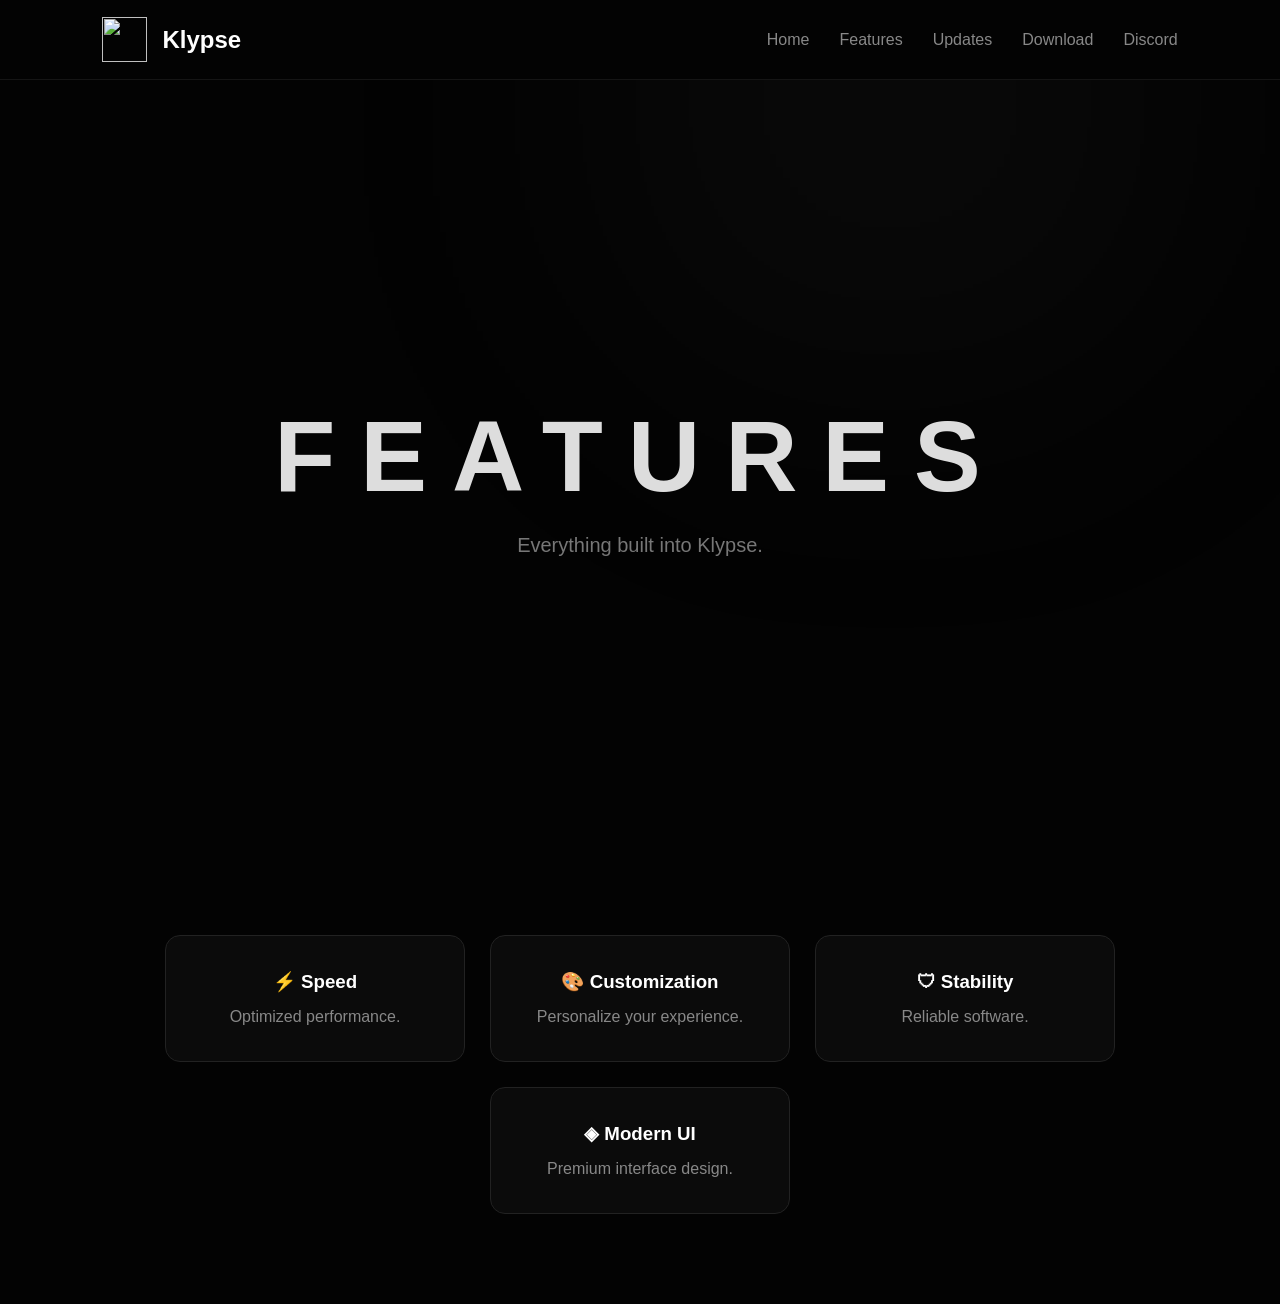
==== features.html @ 80a0a34a "Add files via upload" ====
<!DOCTYPE html>
<html>

<head>

<title>Klypse Features</title>

<link rel="stylesheet" href="style.css">

</head>


<body>


<header>

<div class="logo-area">

<img src="images/logo.png">

<span>Klypse</span>

</div>


<nav>

<a href="index.html">Home</a>

<a href="features.html">Features</a>

<a href="updates.html">Updates</a>

<a href="download.html">Download</a>

<a href="https://discord.gg/SguyC9JuPD">
Discord
</a>

</nav>

</header>



<section class="hero">


<h1>FEATURES</h1>


<p>
Everything built into Klypse.
</p>


</section>




<section>


<div class="cards">


<div class="card">

<h3>⚡ Speed</h3>

<p>
Optimized performance.
</p>

</div>



<div class="card">

<h3>🎨 Customization</h3>

<p>
Personalize your experience.
</p>

</div>



<div class="card">

<h3>🛡 Stability</h3>

<p>
Reliable software.
</p>

</div>



<div class="card">

<h3>◈ Modern UI</h3>

<p>
Premium interface design.
</p>

</div>


</div>


</section>


<script src="script.js"></script>


</body>

</html>
---- style.css ----
/* =========================
   RESET
========================= */

* {
    margin: 0;
    padding: 0;
    box-sizing: border-box;
}


html {
    scroll-behavior: smooth;
}


body {

    background: #030303;

    color: white;

    font-family: Arial, Helvetica, sans-serif;

    overflow-x: hidden;

}



/* =========================
   LOADING SCREEN
========================= */


#loader {

    position: fixed;

    inset: 0;

    background: #030303;

    display: flex;

    flex-direction: column;

    justify-content: center;

    align-items: center;

    z-index: 9999;

    transition: opacity .5s ease;

}


#loader img {

    width: 120px;

    height: 120px;

    object-fit: contain;

    animation: pulse 2s infinite;

}



#loader h1 {

    margin-top: 25px;

    font-size: 35px;

    letter-spacing: 15px;

    color: #d0d0d0;

}



.loading-bar {

    width: 220px;

    height: 4px;

    background: #222;

    margin-top: 30px;

    overflow: hidden;

}



.loading-bar::after {

    content:"";

    display:block;

    height:100%;

    width:40%;

    background:white;

    animation: loading 1.5s infinite;

}



@keyframes loading {

    from {

        transform:translateX(-200%);

    }

    to {

        transform:translateX(400%);

    }

}



@keyframes pulse {

    50% {

        transform:scale(1.1);

    }

}





/* =========================
   NAVBAR
========================= */


header {

    width:100%;

    height:80px;

    display:flex;

    justify-content:space-between;

    align-items:center;

    padding:0 8%;

    border-bottom:1px solid #151515;

    background:#030303;

}



.logo-area {

    display:flex;

    align-items:center;

    gap:15px;

    font-size:24px;

    font-weight:bold;

}



.logo-area img {

    width:45px;

    height:45px;

    object-fit:contain;

}



nav {

    display:flex;

    gap:30px;

}



nav a {

    color:#888;

    text-decoration:none;

    transition:.3s;

}



nav a:hover {

    color:white;

}





/* =========================
   HERO
========================= */


.hero {

    min-height:85vh;

    display:flex;

    flex-direction:column;

    justify-content:center;

    align-items:center;

    text-align:center;

    padding:80px 20px;

}



.big-logo {

    width:140px;

    height:140px;

    object-fit:contain;

    filter:drop-shadow(0 0 30px #555);

    animation:float 4s infinite;

}



@keyframes float {

    50% {

        transform:translateY(-10px);

    }

}




.hero h1 {

    margin-top:30px;

    font-size:100px;

    letter-spacing:25px;

    color:#ddd;

}



.hero p {

    margin-top:20px;

    font-size:20px;

    color:#777;

    max-width:600px;

}





/* =========================
   BUTTONS
========================= */


.buttons {

    margin-top:45px;

}



.buttons a {

    display:inline-block;

    padding:15px 40px;

    margin:10px;

    border-radius:10px;

    text-decoration:none;

    transition:.3s;

    cursor:pointer;

}



.download {

    background:white;

    color:black;

}



.discord {

    border:1px solid #333;

    color:white;

}



.buttons a:hover {

    transform:translateY(-5px);

}





/* =========================
   SECTIONS
========================= */


section {

    width:100%;

    padding:90px 10%;

    text-align:center;

}



section h2 {

    font-size:45px;

    margin-bottom:40px;

}





/* =========================
   DOWNLOAD BOX
========================= */


.download-box {

    max-width:500px;

    margin:auto;

    background:#0b0b0b;

    border:1px solid #222;

    border-radius:18px;

    padding:40px;

    transition:.3s;

}



.download-box:hover {

    border-color:#555;

    transform:translateY(-5px);

}



.download-box h3 {

    font-size:25px;

}



.download-box p {

    color:#888;

    margin:20px;

}




#downloadButton {

    background:white;

    color:black;

    border:none;

    padding:15px 35px;

    border-radius:10px;

    font-weight:bold;

    cursor:pointer;

}



#downloadButton:hover {

    background:#aaa;

}





/* =========================
   CARDS
========================= */


.cards {

    display:flex;

    justify-content:center;

    gap:25px;

    flex-wrap:wrap;

}



.card {

    width:300px;

    background:#0b0b0b;

    border:1px solid #222;

    border-radius:15px;

    padding:35px;

    transition:.3s;

}



.card:hover {

    transform:translateY(-10px);

    border-color:#777;

}



.card p {

    color:#888;

    margin-top:15px;

}





/* =========================
   UPDATES PAGE
========================= */


.update-box {

    max-width:600px;

    margin:auto;

    background:#0b0b0b;

    border:1px solid #222;

    padding:35px;

    border-radius:15px;

}



.update-box p {

    color:#888;

    margin-top:15px;

}





/* =========================
   REQUIREMENTS
========================= */


.req {

    display:flex;

    justify-content:center;

    gap:20px;

    flex-wrap:wrap;

}



.req p {

    background:#111;

    padding:20px;

    border-radius:10px;

    color:#aaa;

}





/* =========================
   FOOTER
========================= */


footer {

    border-top:1px solid #151515;

    padding:50px;

    text-align:center;

    color:#777;

}



footer img {

    width:60px;

    margin-bottom:15px;

}




/* =========================
   BACKGROUND EFFECT
========================= */


body::before {

    content:"";

    position:fixed;

    width:500px;

    height:500px;

    background:#777;

    opacity:.08;

    filter:blur(150px);

    top:-150px;

    left:50%;

    z-index:-1;

}
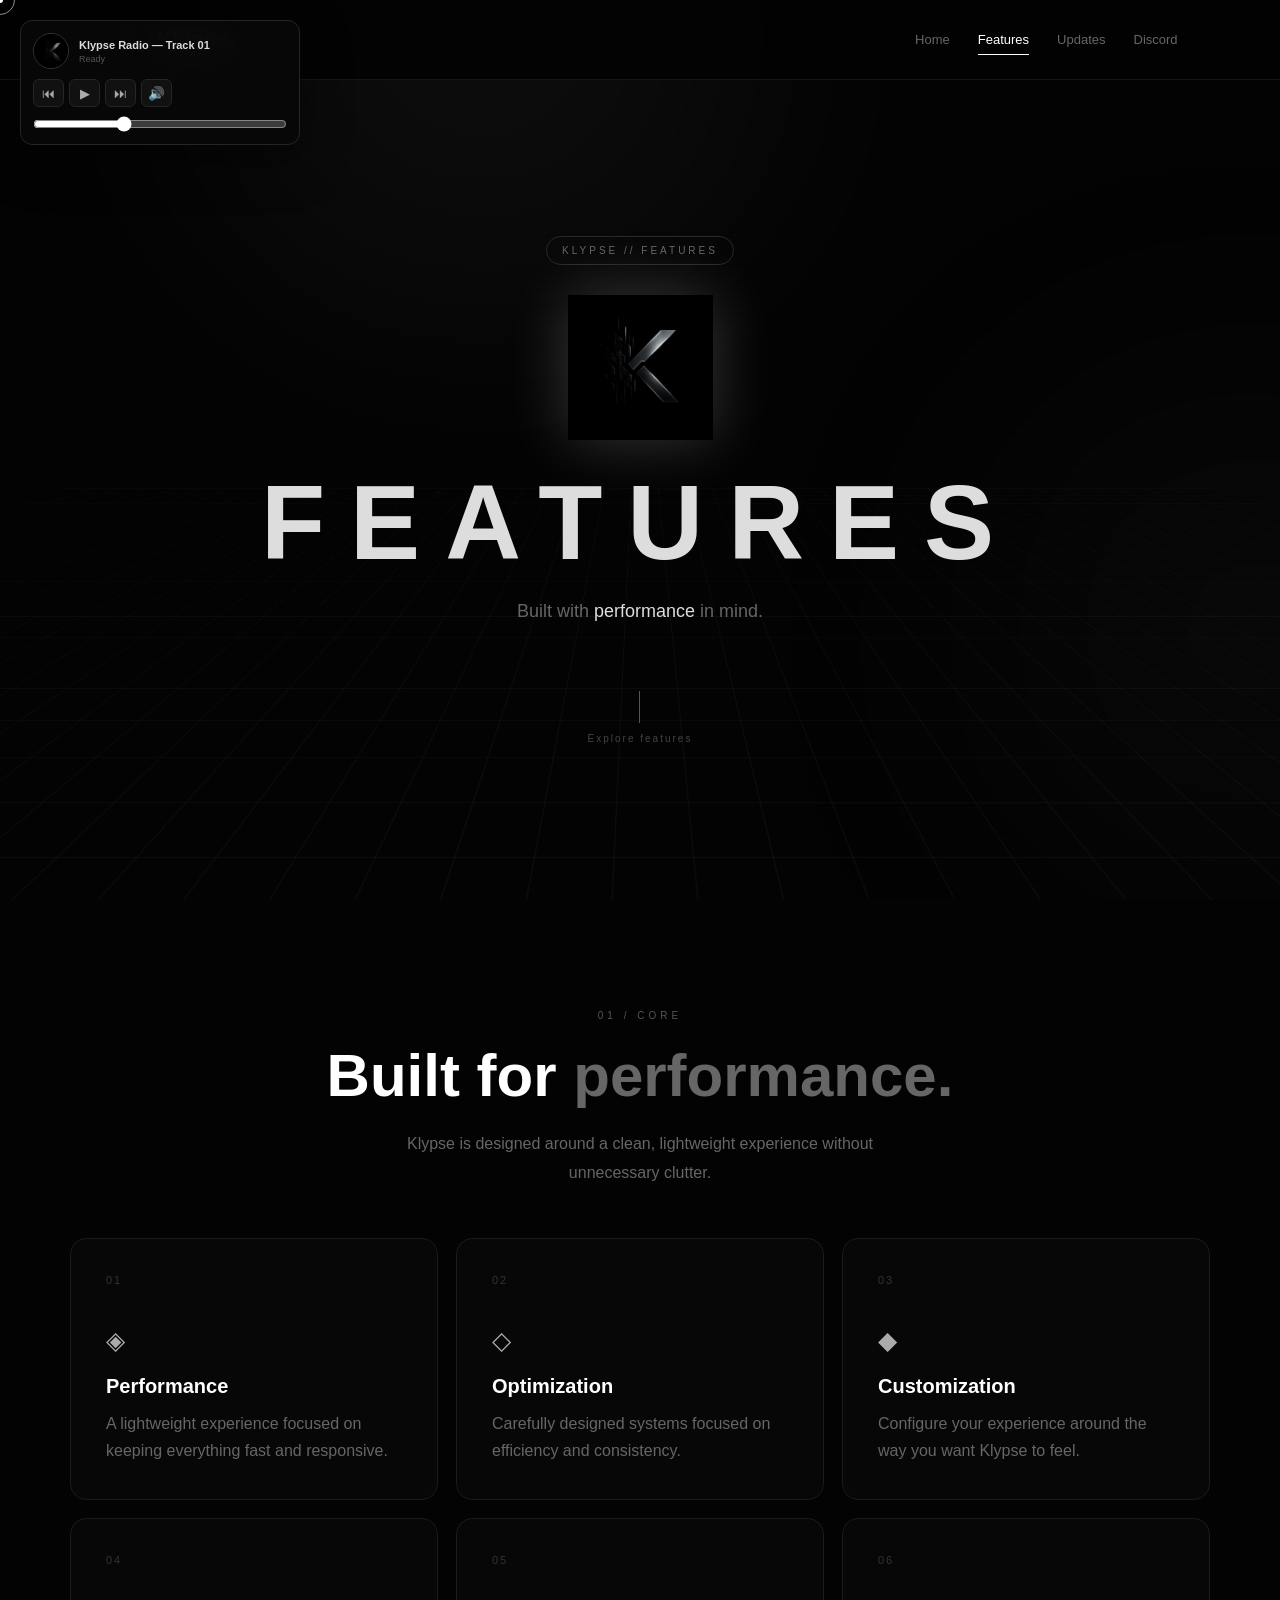
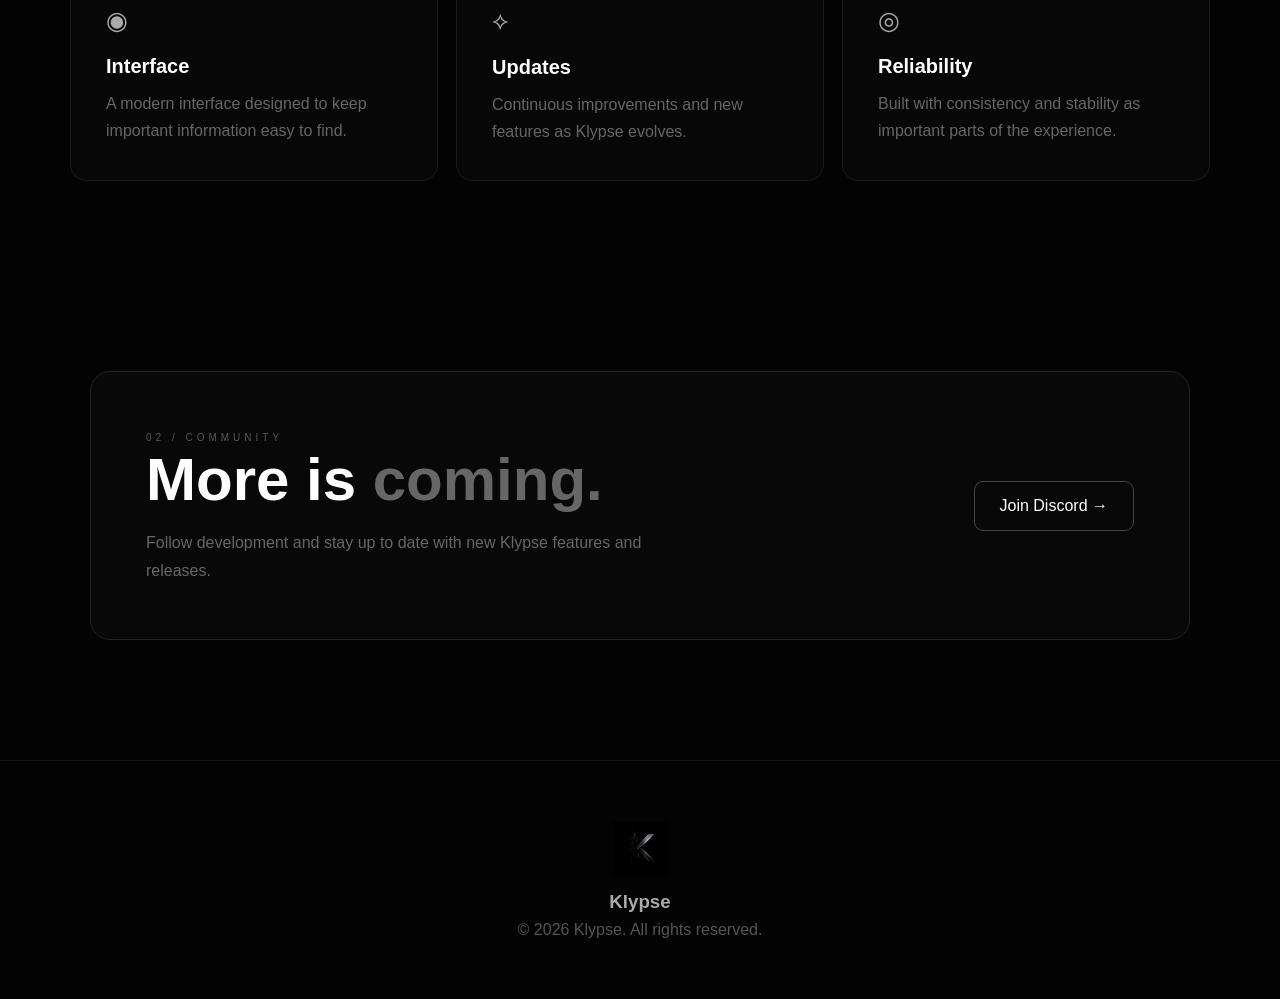
==== commit a5fa88d3: "Revamp features.html with new layout and features Updated the features.html file to enhance structur" ====
--- a/features.html
+++ b/features.html
@@ -1,11 +1,17 @@
 <!DOCTYPE html>
-<html>
+<html lang="en">
 
 <head>
 
-<title>Klypse Features</title>
-
-<link rel="stylesheet" href="style.css">
+    <meta charset="UTF-8">
+
+    <meta name="viewport" content="width=device-width, initial-scale=1.0">
+
+    <title>Klypse — Features</title>
+
+    <link rel="stylesheet" href="style.css">
+
+    <link rel="icon" href="images/logo.png">
 
 </head>
 
@@ -13,115 +19,457 @@
 <body>
 
 
+<!-- =========================
+     LOADING SCREEN
+========================= -->
+
+<div id="loader">
+
+    <div class="loader-logo-wrap">
+        <img src="images/logo.png" alt="Klypse">
+    </div>
+
+    <h1>KLYPSE</h1>
+
+    <p>LOADING FEATURES</p>
+
+    <div class="loading-bar">
+
+        <div class="loading-progress"></div>
+
+    </div>
+
+</div>
+
+
+
+<!-- =========================
+     ANIMATED BACKGROUND
+========================= -->
+
+<div class="background">
+
+    <div class="grid"></div>
+
+    <div class="glow glow-one"></div>
+
+    <div class="glow glow-two"></div>
+
+    <div class="scanlines"></div>
+
+</div>
+
+
+
+<!-- =========================
+     CUSTOM CURSOR
+========================= -->
+
+<div class="cursor-dot"></div>
+
+<div class="cursor-ring"></div>
+
+
+
+<!-- =========================
+     MUSIC PLAYER
+========================= -->
+
+<div class="music-player">
+
+    <div class="music-info">
+
+        <div class="music-disc">
+
+            <img src="images/logo.png" alt="Klypse">
+
+        </div>
+
+        <div class="music-text">
+
+            <strong id="songTitle">
+                Klypse Radio
+            </strong>
+
+            <span id="songStatus">
+                Ready
+            </span>
+
+        </div>
+
+    </div>
+
+
+    <div class="music-controls">
+
+        <button id="previousSong" title="Previous">
+            ⏮
+        </button>
+
+        <button id="playPause" title="Play / Pause">
+            ▶
+        </button>
+
+        <button id="nextSong" title="Next">
+            ⏭
+        </button>
+
+        <button id="muteButton" title="Mute">
+            🔊
+        </button>
+
+    </div>
+
+
+    <input
+        id="volumeSlider"
+        type="range"
+        min="0"
+        max="1"
+        step="0.01"
+        value="0.35"
+    >
+
+</div>
+
+
+<audio id="backgroundMusic"></audio>
+
+
+
+<!-- =========================
+     NAVIGATION
+========================= -->
+
 <header>
 
-<div class="logo-area">
-
-<img src="images/logo.png">
-
-<span>Klypse</span>
-
-</div>
-
-
-<nav>
-
-<a href="index.html">Home</a>
-
-<a href="features.html">Features</a>
-
-<a href="updates.html">Updates</a>
-
-<a href="download.html">Download</a>
-
-<a href="https://discord.gg/SguyC9JuPD">
-Discord
-</a>
-
-</nav>
+    <div class="logo-area">
+
+        <img src="images/logo.png" alt="Klypse">
+
+        <span>Klypse</span>
+
+    </div>
+
+
+    <nav>
+
+        <a href="index.html">
+            Home
+        </a>
+
+        <a href="features.html" class="active">
+            Features
+        </a>
+
+        <a href="updates.html">
+            Updates
+        </a>
+
+        <a
+            href="https://discord.gg/SguyC9JuPD"
+            target="_blank"
+            rel="noopener noreferrer"
+        >
+            Discord
+        </a>
+
+    </nav>
 
 </header>
 
 
 
+<!-- =========================
+     FEATURES
+========================= -->
+
+<main>
+
+
 <section class="hero">
 
-
-<h1>FEATURES</h1>
-
-
-<p>
-Everything built into Klypse.
-</p>
-
+    <div class="hero-badge">
+        KLYPSE // FEATURES
+    </div>
+
+
+    <img
+        class="big-logo"
+        src="images/logo.png"
+        alt="Klypse Logo"
+    >
+
+
+    <h1>
+        FEATURES
+    </h1>
+
+
+    <p class="hero-subtitle">
+
+        Built with
+        <span>performance</span>
+        in mind.
+
+    </p>
+
+
+    <div class="scroll-indicator">
+
+        <span></span>
+
+        Explore features
+
+    </div>
 
 </section>
 
 
 
-
-<section>
-
-
-<div class="cards">
-
-
-<div class="card">
-
-<h3>⚡ Speed</h3>
-
-<p>
-Optimized performance.
-</p>
-
-</div>
-
-
-
-<div class="card">
-
-<h3>🎨 Customization</h3>
-
-<p>
-Personalize your experience.
-</p>
-
-</div>
-
-
-
-<div class="card">
-
-<h3>🛡 Stability</h3>
-
-<p>
-Reliable software.
-</p>
-
-</div>
-
-
-
-<div class="card">
-
-<h3>◈ Modern UI</h3>
-
-<p>
-Premium interface design.
-</p>
-
-</div>
-
-
-</div>
-
+<!-- =========================
+     FEATURE CARDS
+========================= -->
+
+<section class="content-section reveal">
+
+    <div class="section-label">
+        01 / CORE
+    </div>
+
+
+    <h2>
+        Built for <span>performance.</span>
+    </h2>
+
+
+    <p class="section-description">
+
+        Klypse is designed around a clean,
+        lightweight experience without
+        unnecessary clutter.
+
+    </p>
+
+
+    <div class="cards">
+
+
+        <div class="card">
+
+            <div class="card-number">
+                01
+            </div>
+
+            <div class="card-icon">
+                ◈
+            </div>
+
+            <h3>
+                Performance
+            </h3>
+
+            <p>
+                A lightweight experience
+                focused on keeping everything
+                fast and responsive.
+            </p>
+
+        </div>
+
+
+
+        <div class="card">
+
+            <div class="card-number">
+                02
+            </div>
+
+            <div class="card-icon">
+                ◇
+            </div>
+
+            <h3>
+                Optimization
+            </h3>
+
+            <p>
+                Carefully designed systems
+                focused on efficiency and
+                consistency.
+            </p>
+
+        </div>
+
+
+
+        <div class="card">
+
+            <div class="card-number">
+                03
+            </div>
+
+            <div class="card-icon">
+                ◆
+            </div>
+
+            <h3>
+                Customization
+            </h3>
+
+            <p>
+                Configure your experience
+                around the way you want
+                Klypse to feel.
+            </p>
+
+        </div>
+
+
+
+        <div class="card">
+
+            <div class="card-number">
+                04
+            </div>
+
+            <div class="card-icon">
+                ◉
+            </div>
+
+            <h3>
+                Interface
+            </h3>
+
+            <p>
+                A modern interface designed
+                to keep important information
+                easy to find.
+            </p>
+
+        </div>
+
+
+
+        <div class="card">
+
+            <div class="card-number">
+                05
+            </div>
+
+            <div class="card-icon">
+                ⟡
+            </div>
+
+            <h3>
+                Updates
+            </h3>
+
+            <p>
+                Continuous improvements and
+                new features as Klypse evolves.
+            </p>
+
+        </div>
+
+
+
+        <div class="card">
+
+            <div class="card-number">
+                06
+            </div>
+
+            <div class="card-icon">
+                ◎
+            </div>
+
+            <h3>
+                Reliability
+            </h3>
+
+            <p>
+                Built with consistency and
+                stability as important parts
+                of the experience.
+            </p>
+
+        </div>
+
+
+    </div>
 
 </section>
 
 
+
+<!-- =========================
+     COMMUNITY
+========================= -->
+
+<section class="discord-section reveal">
+
+    <div class="discord-panel">
+
+        <div>
+
+            <span class="section-label">
+                02 / COMMUNITY
+            </span>
+
+            <h2>
+                More is <span>coming.</span>
+            </h2>
+
+            <p>
+                Follow development and stay
+                up to date with new Klypse
+                features and releases.
+            </p>
+
+        </div>
+
+
+        <a
+            href="https://discord.gg/SguyC9JuPD"
+            target="_blank"
+            rel="noopener noreferrer"
+            class="discord-large"
+        >
+            Join Discord →
+        </a>
+
+    </div>
+
+</section>
+
+
+</main>
+
+
+
+<!-- =========================
+     FOOTER
+========================= -->
+
+<footer>
+
+    <img src="images/logo.png" alt="Klypse">
+
+    <h3>
+        Klypse
+    </h3>
+
+    <p>
+        © 2026 Klypse. All rights reserved.
+    </p>
+
+</footer>
+
+
+
 <script src="script.js"></script>
 
-
 </body>
 
-</html>+</html>
--- a/style.css
+++ b/style.css
@@ -1,6 +1,6 @@
-/* =========================
+/* ==============================
    RESET
-========================= */
+============================== */
 
 * {
     margin: 0;
@@ -8,679 +8,834 @@
     box-sizing: border-box;
 }
 
-
 html {
     scroll-behavior: smooth;
 }
 
-
 body {
-
+    min-height: 100vh;
     background: #030303;
-
-    color: white;
-
+    color: #ffffff;
     font-family: Arial, Helvetica, sans-serif;
-
     overflow-x: hidden;
-
-}
-
-
-
-/* =========================
+}
+
+
+/* ==============================
+   BACKGROUND
+============================== */
+
+.background {
+    position: fixed;
+    inset: 0;
+    width: 100%;
+    height: 100%;
+    overflow: hidden;
+    pointer-events: none;
+    z-index: -10;
+}
+
+.grid {
+    position: absolute;
+    width: 200%;
+    height: 200%;
+    left: -50%;
+    top: -20%;
+    background-image:
+        linear-gradient(rgba(255,255,255,0.035) 1px, transparent 1px),
+        linear-gradient(90deg, rgba(255,255,255,0.035) 1px, transparent 1px);
+    background-size: 60px 60px;
+    transform: perspective(600px) rotateX(55deg);
+    animation: gridMove 18s linear infinite;
+}
+
+@keyframes gridMove {
+    from {
+        transform: perspective(600px) rotateX(55deg) translateY(0);
+    }
+
+    to {
+        transform: perspective(600px) rotateX(55deg) translateY(60px);
+    }
+}
+
+.glow {
+    position: absolute;
+    width: 450px;
+    height: 450px;
+    border-radius: 50%;
+    filter: blur(150px);
+    opacity: 0.08;
+}
+
+.glow-one {
+    top: -200px;
+    left: 20%;
+    background: #ffffff;
+}
+
+.glow-two {
+    right: -200px;
+    bottom: 5%;
+    background: #777777;
+}
+
+.scanlines {
+    position: absolute;
+    inset: 0;
+    background: repeating-linear-gradient(
+        to bottom,
+        transparent 0px,
+        transparent 3px,
+        rgba(255,255,255,0.01) 4px
+    );
+}
+
+
+/* ==============================
    LOADING SCREEN
-========================= */
-
+============================== */
 
 #loader {
-
     position: fixed;
-
     inset: 0;
-
+    width: 100%;
+    height: 100%;
     background: #030303;
-
-    display: flex;
-
+    display: flex;
     flex-direction: column;
-
     justify-content: center;
-
     align-items: center;
-
-    z-index: 9999;
-
-    transition: opacity .5s ease;
-
-}
-
-
-#loader img {
-
+    z-index: 99999;
+    opacity: 1;
+    visibility: visible;
+    transition: opacity 0.7s ease, visibility 0.7s ease;
+}
+
+#loader.hidden {
+    opacity: 0;
+    visibility: hidden;
+    pointer-events: none;
+}
+
+.loader-logo-wrap {
     width: 120px;
-
     height: 120px;
-
+    display: flex;
+    justify-content: center;
+    align-items: center;
+    animation: loaderPulse 2s infinite;
+}
+
+.loader-logo-wrap img {
+    display: block;
+    width: 120px;
+    height: 120px;
+    max-width: 120px;
+    max-height: 120px;
     object-fit: contain;
-
-    animation: pulse 2s infinite;
-
-}
-
-
+}
 
 #loader h1 {
-
     margin-top: 25px;
-
-    font-size: 35px;
-
-    letter-spacing: 15px;
-
-    color: #d0d0d0;
-
-}
-
-
+    font-size: 32px;
+    letter-spacing: 12px;
+    color: #dddddd;
+}
+
+#loader p {
+    margin-top: 12px;
+    color: #555555;
+    font-size: 10px;
+    letter-spacing: 3px;
+}
 
 .loading-bar {
-
     width: 220px;
-
-    height: 4px;
-
-    background: #222;
-
+    height: 3px;
+    margin-top: 28px;
+    background: #1b1b1b;
+    overflow: hidden;
+    border-radius: 10px;
+}
+
+.loading-progress {
+    width: 0;
+    height: 100%;
+    background: #ffffff;
+    animation: loadingProgress 1.6s ease forwards;
+}
+
+@keyframes loadingProgress {
+    from {
+        width: 0;
+    }
+
+    to {
+        width: 100%;
+    }
+}
+
+@keyframes loaderPulse {
+    50% {
+        transform: scale(1.08);
+        filter: drop-shadow(0 0 25px rgba(255,255,255,0.25));
+    }
+}
+
+
+/* ==============================
+   CUSTOM CURSOR
+============================== */
+
+.cursor-dot {
+    position: fixed;
+    width: 6px;
+    height: 6px;
+    background: #ffffff;
+    border-radius: 50%;
+    pointer-events: none;
+    z-index: 100000;
+    transform: translate(-50%, -50%);
+}
+
+.cursor-ring {
+    position: fixed;
+    width: 30px;
+    height: 30px;
+    border: 1px solid rgba(255,255,255,0.55);
+    border-radius: 50%;
+    pointer-events: none;
+    z-index: 99999;
+    transform: translate(-50%, -50%);
+    transition:
+        width 0.2s ease,
+        height 0.2s ease,
+        border-color 0.2s ease;
+}
+
+.cursor-ring.hover {
+    width: 48px;
+    height: 48px;
+    border-color: #ffffff;
+}
+
+
+/* ==============================
+   NAVBAR
+============================== */
+
+header {
+    position: relative;
+    z-index: 100;
+    width: 100%;
+    height: 80px;
+    padding: 0 8%;
+    display: flex;
+    align-items: center;
+    justify-content: space-between;
+    background: rgba(3,3,3,0.85);
+    border-bottom: 1px solid #151515;
+    backdrop-filter: blur(15px);
+}
+
+.logo-area {
+    display: flex;
+    align-items: center;
+    gap: 12px;
+    color: #ffffff;
+    font-size: 22px;
+    font-weight: bold;
+}
+
+.logo-area img {
+    display: block;
+    width: 42px;
+    height: 42px;
+    max-width: 42px;
+    max-height: 42px;
+    object-fit: contain;
+}
+
+nav {
+    display: flex;
+    align-items: center;
+    gap: 28px;
+}
+
+nav a {
+    position: relative;
+    color: #666666;
+    text-decoration: none;
+    font-size: 13px;
+    transition: color 0.3s ease;
+}
+
+nav a:hover,
+nav a.active {
+    color: #ffffff;
+}
+
+nav a::after {
+    content: "";
+    position: absolute;
+    left: 0;
+    bottom: -8px;
+    width: 0;
+    height: 1px;
+    background: #ffffff;
+    transition: width 0.3s ease;
+}
+
+nav a:hover::after,
+nav a.active::after {
+    width: 100%;
+}
+
+
+/* ==============================
+   HERO
+============================== */
+
+.hero {
+    position: relative;
+    width: 100%;
+    min-height: calc(100vh - 80px);
+    padding: 100px 20px;
+    display: flex;
+    flex-direction: column;
+    justify-content: center;
+    align-items: center;
+    text-align: center;
+}
+
+.hero-badge {
+    margin-bottom: 30px;
+    padding: 8px 15px;
+    border: 1px solid #292929;
+    border-radius: 50px;
+    color: #666666;
+    font-size: 10px;
+    letter-spacing: 3px;
+}
+
+.big-logo {
+    display: block;
+    width: 145px;
+    height: 145px;
+    max-width: 145px;
+    max-height: 145px;
+    object-fit: contain;
+    filter: drop-shadow(0 0 30px rgba(255,255,255,0.2));
+    animation: heroFloat 5s ease-in-out infinite;
+}
+
+@keyframes heroFloat {
+    50% {
+        transform: translateY(-10px);
+        filter: drop-shadow(0 0 45px rgba(255,255,255,0.3));
+    }
+}
+
+.hero h1 {
     margin-top: 30px;
-
+    font-size: clamp(55px, 10vw, 105px);
+    line-height: 1;
+    letter-spacing: clamp(8px, 2.5vw, 25px);
+    color: #dddddd;
+}
+
+.hero-subtitle {
+    max-width: 650px;
+    margin-top: 22px;
+    color: #666666;
+    font-size: 18px;
+    line-height: 1.6;
+}
+
+.hero-subtitle span {
+    color: #dddddd;
+}
+
+.buttons {
+    margin-top: 40px;
+}
+
+.buttons a {
+    display: inline-block;
+    margin: 6px;
+    padding: 14px 32px;
+    border-radius: 9px;
+    text-decoration: none;
+    font-size: 13px;
+    transition:
+        transform 0.3s ease,
+        background 0.3s ease,
+        border-color 0.3s ease;
+}
+
+.buttons a:hover {
+    transform: translateY(-5px);
+}
+
+.download {
+    background: #ffffff;
+    color: #000000;
+}
+
+.download:hover {
+    background: #cccccc;
+}
+
+.discord {
+    color: #ffffff;
+    border: 1px solid #333333;
+}
+
+.discord:hover {
+    border-color: #777777;
+}
+
+.scroll-indicator {
+    margin-top: 65px;
+    color: #444444;
+    font-size: 10px;
+    letter-spacing: 2px;
+}
+
+.scroll-indicator span {
+    display: block;
+    width: 1px;
+    height: 32px;
+    margin: 0 auto 10px;
+    background: #555555;
+    animation: scrollIndicator 1.5s infinite;
+}
+
+@keyframes scrollIndicator {
+    50% {
+        transform: scaleY(0.3);
+        opacity: 0.3;
+    }
+}
+
+
+/* ==============================
+   CONTENT SECTIONS
+============================== */
+
+.content-section {
+    width: 100%;
+    max-width: 1200px;
+    margin: 0 auto;
+    padding: 110px 30px;
+    text-align: center;
+}
+
+.section-label {
+    margin-bottom: 20px;
+    color: #555555;
+    font-size: 10px;
+    letter-spacing: 4px;
+}
+
+.content-section h2 {
+    margin-bottom: 20px;
+    font-size: clamp(35px, 5vw, 60px);
+}
+
+.content-section h2 span {
+    color: #666666;
+}
+
+.section-description {
+    max-width: 550px;
+    margin: 0 auto 50px;
+    color: #666666;
+    line-height: 1.8;
+}
+
+
+/* ==============================
+   DOWNLOAD BOX
+============================== */
+
+.download-box {
+    width: 100%;
+    max-width: 700px;
+    margin: 0 auto;
+    padding: 35px;
+    display: flex;
+    align-items: center;
+    justify-content: space-between;
+    gap: 25px;
+    text-align: left;
+    background: rgba(10,10,10,0.85);
+    border: 1px solid #222222;
+    border-radius: 16px;
+    transition:
+        transform 0.3s ease,
+        border-color 0.3s ease;
+}
+
+.download-box:hover {
+    transform: translateY(-6px);
+    border-color: #555555;
+}
+
+.version {
+    color: #555555;
+    font-size: 9px;
+    letter-spacing: 3px;
+}
+
+.download-box h3 {
+    margin-top: 8px;
+    font-size: 22px;
+}
+
+.download-box p {
+    margin-top: 6px;
+    color: #666666;
+}
+
+#downloadButton {
+    padding: 14px 25px;
+    border: 0;
+    border-radius: 8px;
+    background: #ffffff;
+    color: #000000;
+    font-weight: bold;
+    cursor: pointer;
+    transition:
+        transform 0.3s ease,
+        background 0.3s ease;
+}
+
+#downloadButton:hover {
+    transform: scale(1.05);
+    background: #cccccc;
+}
+
+
+/* ==============================
+   CARDS
+============================== */
+
+.cards {
+    width: 100%;
+    display: grid;
+    grid-template-columns: repeat(3, 1fr);
+    gap: 18px;
+}
+
+.card {
+    position: relative;
+    min-height: 260px;
+    padding: 35px;
+    text-align: left;
+    background: rgba(9,9,9,0.85);
+    border: 1px solid #1b1b1b;
+    border-radius: 16px;
     overflow: hidden;
-
-}
-
-
-
-.loading-bar::after {
-
-    content:"";
-
-    display:block;
-
-    height:100%;
-
-    width:40%;
-
-    background:white;
-
-    animation: loading 1.5s infinite;
-
-}
-
-
-
-@keyframes loading {
-
-    from {
-
-        transform:translateX(-200%);
-
-    }
-
-    to {
-
-        transform:translateX(400%);
-
-    }
-
-}
-
-
-
-@keyframes pulse {
-
-    50% {
-
-        transform:scale(1.1);
-
-    }
-
-}
-
-
-
-
-
-/* =========================
-   NAVBAR
-========================= */
-
-
-header {
-
-    width:100%;
-
-    height:80px;
-
-    display:flex;
-
-    justify-content:space-between;
-
-    align-items:center;
-
-    padding:0 8%;
-
-    border-bottom:1px solid #151515;
-
-    background:#030303;
-
-}
-
-
-
-.logo-area {
-
-    display:flex;
-
-    align-items:center;
-
-    gap:15px;
-
-    font-size:24px;
-
-    font-weight:bold;
-
-}
-
-
-
-.logo-area img {
-
-    width:45px;
-
-    height:45px;
-
-    object-fit:contain;
-
-}
-
-
-
-nav {
-
-    display:flex;
-
-    gap:30px;
-
-}
-
-
-
-nav a {
-
-    color:#888;
-
-    text-decoration:none;
-
-    transition:.3s;
-
-}
-
-
-
-nav a:hover {
-
-    color:white;
-
-}
-
-
-
-
-
-/* =========================
-   HERO
-========================= */
-
-
-.hero {
-
-    min-height:85vh;
-
-    display:flex;
-
-    flex-direction:column;
-
-    justify-content:center;
-
-    align-items:center;
-
-    text-align:center;
-
-    padding:80px 20px;
-
-}
-
-
-
-.big-logo {
-
-    width:140px;
-
-    height:140px;
-
-    object-fit:contain;
-
-    filter:drop-shadow(0 0 30px #555);
-
-    animation:float 4s infinite;
-
-}
-
-
-
-@keyframes float {
-
-    50% {
-
-        transform:translateY(-10px);
-
-    }
-
-}
-
-
-
-
-.hero h1 {
-
-    margin-top:30px;
-
-    font-size:100px;
-
-    letter-spacing:25px;
-
-    color:#ddd;
-
-}
-
-
-
-.hero p {
-
-    margin-top:20px;
-
-    font-size:20px;
-
-    color:#777;
-
-    max-width:600px;
-
-}
-
-
-
-
-
-/* =========================
-   BUTTONS
-========================= */
-
-
-.buttons {
-
-    margin-top:45px;
-
-}
-
-
-
-.buttons a {
-
-    display:inline-block;
-
-    padding:15px 40px;
-
-    margin:10px;
-
-    border-radius:10px;
-
-    text-decoration:none;
-
-    transition:.3s;
-
-    cursor:pointer;
-
-}
-
-
-
-.download {
-
-    background:white;
-
-    color:black;
-
-}
-
-
-
-.discord {
-
-    border:1px solid #333;
-
-    color:white;
-
-}
-
-
-
-.buttons a:hover {
-
-    transform:translateY(-5px);
-
-}
-
-
-
-
-
-/* =========================
-   SECTIONS
-========================= */
-
-
-section {
-
-    width:100%;
-
-    padding:90px 10%;
-
-    text-align:center;
-
-}
-
-
-
-section h2 {
-
-    font-size:45px;
-
-    margin-bottom:40px;
-
-}
-
-
-
-
-
-/* =========================
-   DOWNLOAD BOX
-========================= */
-
-
-.download-box {
-
-    max-width:500px;
-
-    margin:auto;
-
-    background:#0b0b0b;
-
-    border:1px solid #222;
-
-    border-radius:18px;
-
-    padding:40px;
-
-    transition:.3s;
-
-}
-
-
-
-.download-box:hover {
-
-    border-color:#555;
-
-    transform:translateY(-5px);
-
-}
-
-
-
-.download-box h3 {
-
-    font-size:25px;
-
-}
-
-
-
-.download-box p {
-
-    color:#888;
-
-    margin:20px;
-
-}
-
-
-
-
-#downloadButton {
-
-    background:white;
-
-    color:black;
-
-    border:none;
-
-    padding:15px 35px;
-
-    border-radius:10px;
-
-    font-weight:bold;
-
-    cursor:pointer;
-
-}
-
-
-
-#downloadButton:hover {
-
-    background:#aaa;
-
-}
-
-
-
-
-
-/* =========================
-   CARDS
-========================= */
-
-
-.cards {
-
-    display:flex;
-
-    justify-content:center;
-
-    gap:25px;
-
-    flex-wrap:wrap;
-
-}
-
-
-
-.card {
-
-    width:300px;
-
-    background:#0b0b0b;
-
-    border:1px solid #222;
-
-    border-radius:15px;
-
-    padding:35px;
-
-    transition:.3s;
-
-}
-
-
+    transition:
+        transform 0.4s ease,
+        border-color 0.4s ease;
+}
 
 .card:hover {
-
-    transform:translateY(-10px);
-
-    border-color:#777;
-
-}
-
-
+    transform: translateY(-10px);
+    border-color: #444444;
+}
+
+.card-number {
+    color: #333333;
+    font-size: 11px;
+    letter-spacing: 2px;
+}
+
+.card-icon {
+    margin-top: 40px;
+    color: #aaaaaa;
+    font-size: 25px;
+}
+
+.card h3 {
+    margin-top: 20px;
+    font-size: 20px;
+}
 
 .card p {
-
-    color:#888;
-
-    margin-top:15px;
-
-}
-
-
-
-
-
-/* =========================
-   UPDATES PAGE
-========================= */
-
-
-.update-box {
-
-    max-width:600px;
-
-    margin:auto;
-
-    background:#0b0b0b;
-
-    border:1px solid #222;
-
-    padding:35px;
-
-    border-radius:15px;
-
-}
-
-
-
-.update-box p {
-
-    color:#888;
-
-    margin-top:15px;
-
-}
-
-
-
-
-
-/* =========================
-   REQUIREMENTS
-========================= */
-
-
-.req {
-
-    display:flex;
-
-    justify-content:center;
-
-    gap:20px;
-
-    flex-wrap:wrap;
-
-}
-
-
-
-.req p {
-
-    background:#111;
-
-    padding:20px;
-
-    border-radius:10px;
-
-    color:#aaa;
-
-}
-
-
-
-
-
-/* =========================
+    margin-top: 12px;
+    color: #666666;
+    line-height: 1.7;
+}
+
+
+/* ==============================
+   DISCORD SECTION
+============================== */
+
+.discord-section {
+    width: 100%;
+    padding: 80px 30px 120px;
+}
+
+.discord-panel {
+    width: 100%;
+    max-width: 1100px;
+    margin: 0 auto;
+    padding: 55px;
+    display: flex;
+    align-items: center;
+    justify-content: space-between;
+    gap: 40px;
+    background: #080808;
+    border: 1px solid #222222;
+    border-radius: 20px;
+}
+
+.discord-panel h2 {
+    margin-bottom: 15px;
+    font-size: clamp(35px, 5vw, 60px);
+}
+
+.discord-panel h2 span {
+    color: #666666;
+}
+
+.discord-panel p {
+    max-width: 500px;
+    color: #666666;
+    line-height: 1.7;
+}
+
+.discord-large {
+    display: inline-block;
+    padding: 15px 25px;
+    border: 1px solid #444444;
+    border-radius: 9px;
+    color: #ffffff;
+    text-decoration: none;
+    white-space: nowrap;
+    transition: 0.3s ease;
+}
+
+.discord-large:hover {
+    background: #ffffff;
+    color: #000000;
+    transform: translateY(-4px);
+}
+
+
+/* ==============================
+   MUSIC PLAYER
+============================== */
+
+.music-player {
+    position: fixed;
+    top: 20px;
+    left: 20px;
+    z-index: 500;
+    width: 280px;
+    padding: 12px;
+    background: rgba(8,8,8,0.94);
+    border: 1px solid #252525;
+    border-radius: 12px;
+    backdrop-filter: blur(15px);
+    box-shadow: 0 15px 50px rgba(0,0,0,0.4);
+}
+
+.music-info {
+    display: flex;
+    align-items: center;
+    gap: 10px;
+}
+
+.music-disc {
+    flex-shrink: 0;
+    width: 36px;
+    height: 36px;
+    border-radius: 50%;
+    overflow: hidden;
+    border: 1px solid #333333;
+}
+
+.music-disc img {
+    display: block;
+    width: 36px;
+    height: 36px;
+    max-width: 36px;
+    max-height: 36px;
+    object-fit: contain;
+}
+
+.music-text {
+    min-width: 0;
+    display: flex;
+    flex-direction: column;
+}
+
+.music-text strong {
+    overflow: hidden;
+    color: #dddddd;
+    font-size: 11px;
+    text-overflow: ellipsis;
+    white-space: nowrap;
+}
+
+.music-text span {
+    margin-top: 3px;
+    color: #555555;
+    font-size: 9px;
+}
+
+.music-controls {
+    display: flex;
+    gap: 5px;
+    margin-top: 10px;
+}
+
+.music-controls button {
+    width: 31px;
+    height: 28px;
+    border: 1px solid #252525;
+    border-radius: 6px;
+    background: #111111;
+    color: #aaaaaa;
+    cursor: pointer;
+    transition: 0.2s ease;
+}
+
+.music-controls button:hover {
+    background: #ffffff;
+    color: #000000;
+}
+
+#volumeSlider {
+    display: block;
+    width: 100%;
+    margin-top: 9px;
+    accent-color: #ffffff;
+}
+
+
+/* ==============================
    FOOTER
-========================= */
-
+============================== */
 
 footer {
-
-    border-top:1px solid #151515;
-
-    padding:50px;
-
-    text-align:center;
-
-    color:#777;
-
-}
-
-
+    width: 100%;
+    padding: 60px 20px;
+    text-align: center;
+    border-top: 1px solid #151515;
+    color: #555555;
+}
 
 footer img {
-
-    width:60px;
-
-    margin-bottom:15px;
-
-}
-
-
-
-
-/* =========================
-   BACKGROUND EFFECT
-========================= */
-
-
-body::before {
-
-    content:"";
-
-    position:fixed;
-
-    width:500px;
-
-    height:500px;
-
-    background:#777;
-
-    opacity:.08;
-
-    filter:blur(150px);
-
-    top:-150px;
-
-    left:50%;
-
-    z-index:-1;
-
-}+    display: block;
+    width: 55px;
+    height: 55px;
+    max-width: 55px;
+    max-height: 55px;
+    margin: 0 auto 15px;
+    object-fit: contain;
+}
+
+footer h3 {
+    margin-bottom: 8px;
+    color: #aaaaaa;
+}
+
+
+/* ==============================
+   REVEAL ANIMATION
+============================== */
+
+.reveal {
+    opacity: 0;
+    transform: translateY(35px);
+    transition:
+        opacity 0.8s ease,
+        transform 0.8s ease;
+}
+
+.reveal.visible {
+    opacity: 1;
+    transform: translateY(0);
+}
+
+
+/* ==============================
+   MOBILE
+============================== */
+
+@media (max-width: 800px) {
+
+    body {
+        cursor: auto;
+    }
+
+    .cursor-dot,
+    .cursor-ring {
+        display: none;
+    }
+
+    header {
+        height: auto;
+        min-height: 80px;
+        padding: 18px 20px;
+        flex-direction: column;
+        gap: 15px;
+    }
+
+    nav {
+        gap: 15px;
+        flex-wrap: wrap;
+        justify-content: center;
+    }
+
+    nav a {
+        font-size: 11px;
+    }
+
+    .music-player {
+        top: auto;
+        bottom: 15px;
+        left: 15px;
+        right: 15px;
+        width: auto;
+    }
+
+    .hero {
+        min-height: 80vh;
+        padding: 80px 20px;
+    }
+
+    .hero h1 {
+        letter-spacing: 8px;
+    }
+
+    .big-logo {
+        width: 110px;
+        height: 110px;
+        max-width: 110px;
+        max-height: 110px;
+    }
+
+    .cards {
+        grid-template-columns: 1fr;
+    }
+
+    .download-box {
+        flex-direction: column;
+        align-items: flex-start;
+    }
+
+    .discord-panel {
+        flex-direction: column;
+        align-items: flex-start;
+        padding: 35px;
+    }
+
+}
